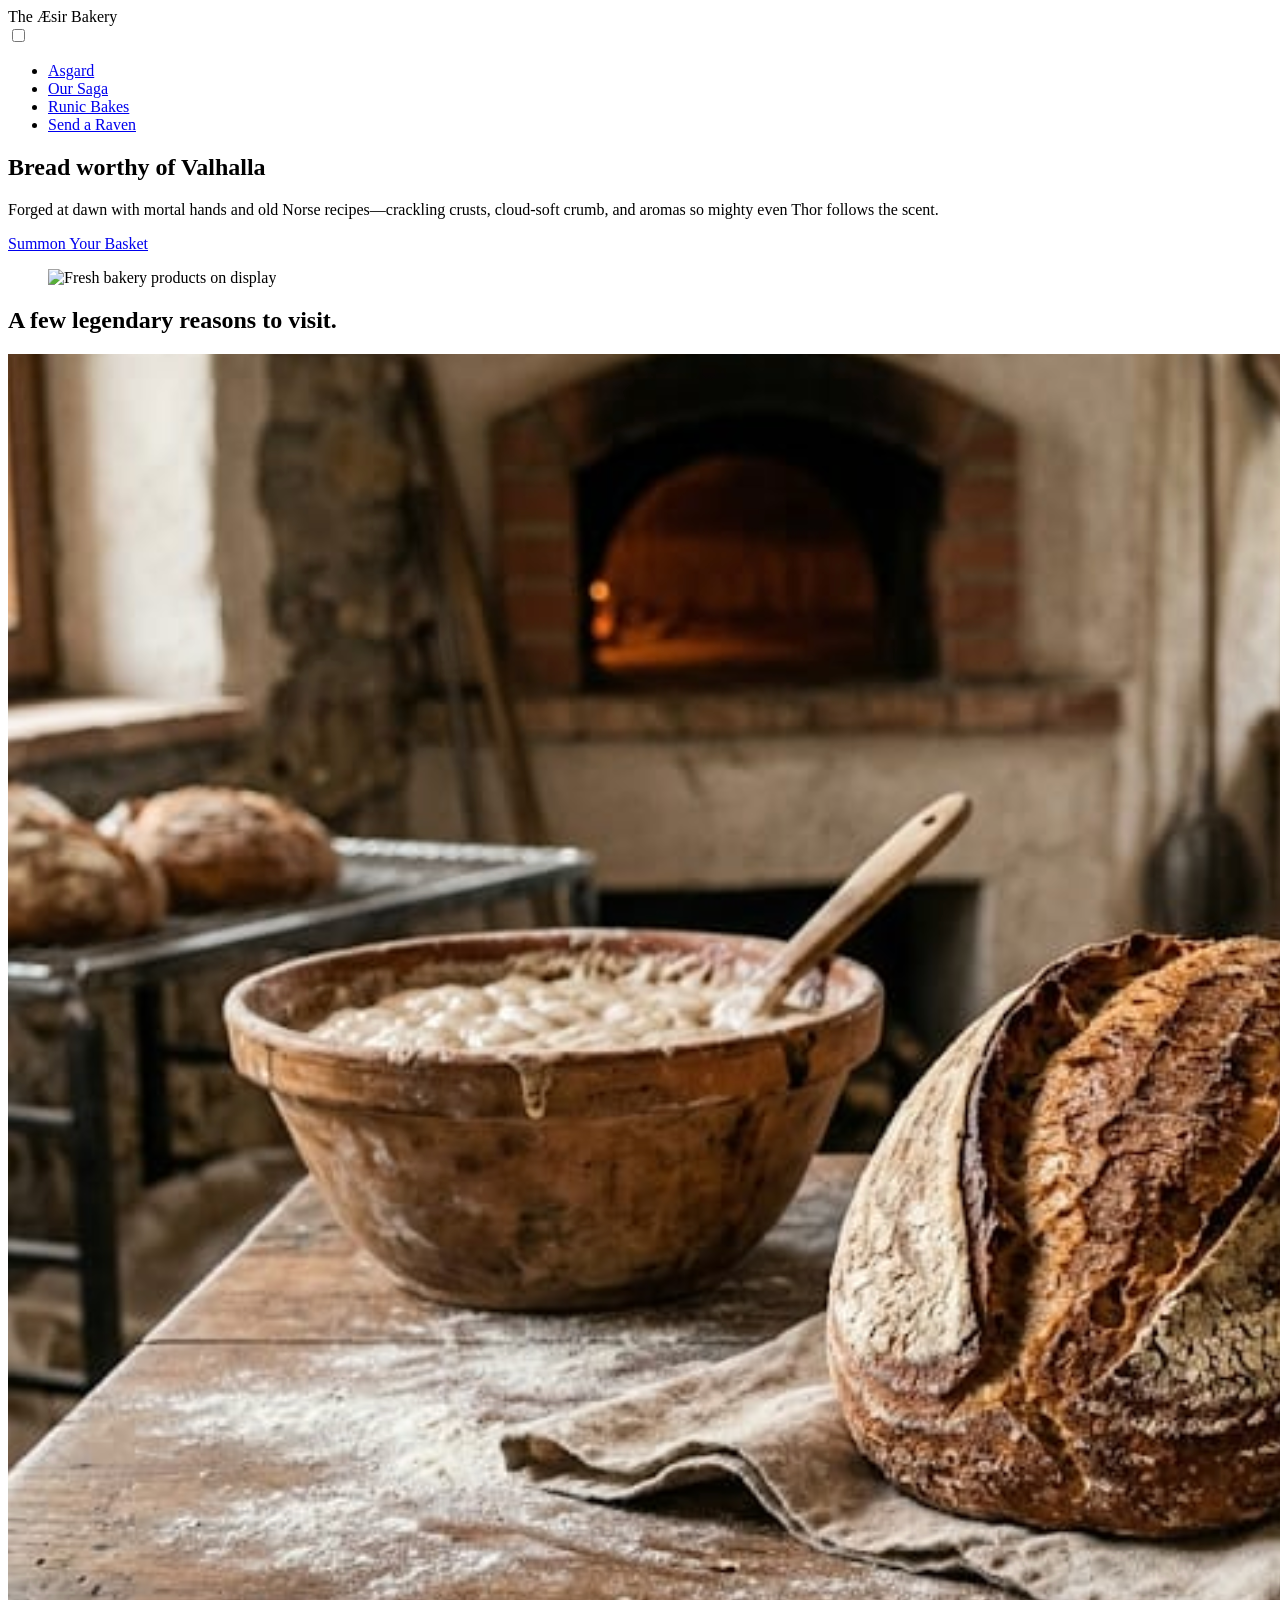
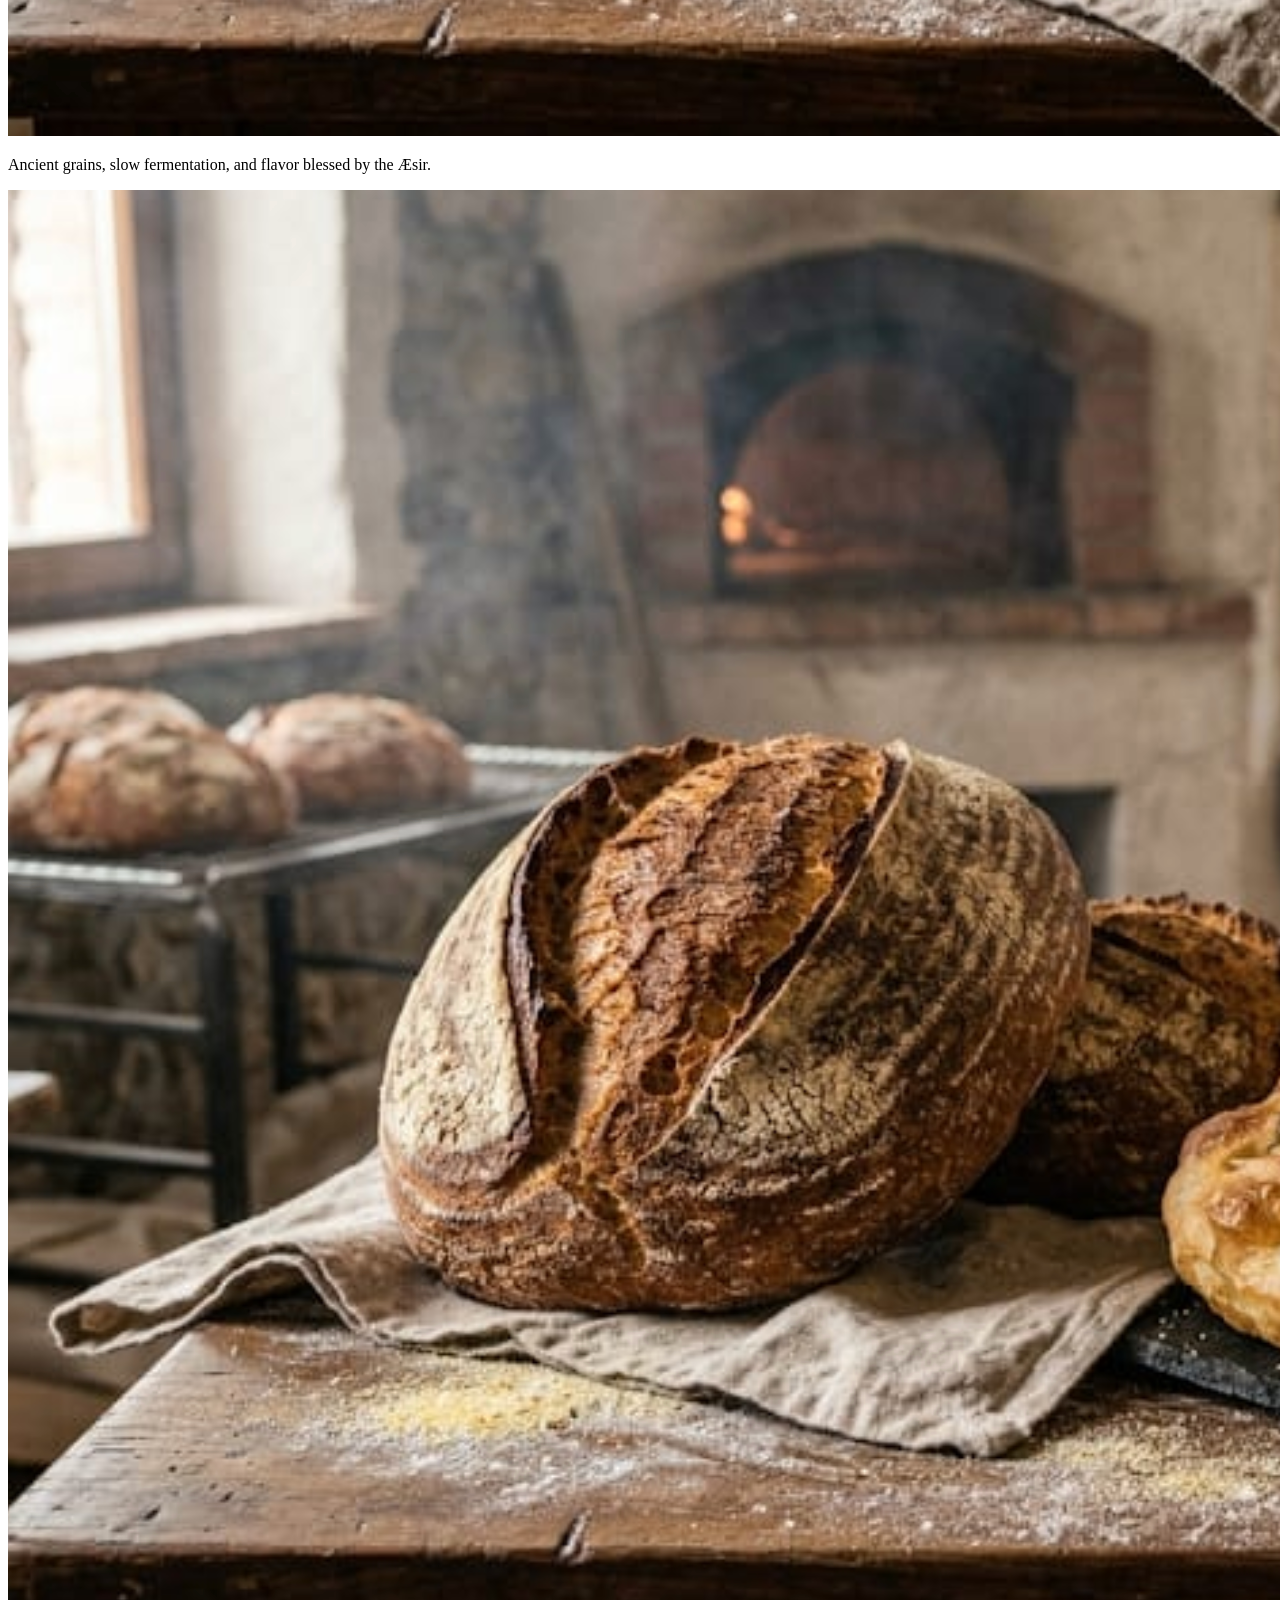
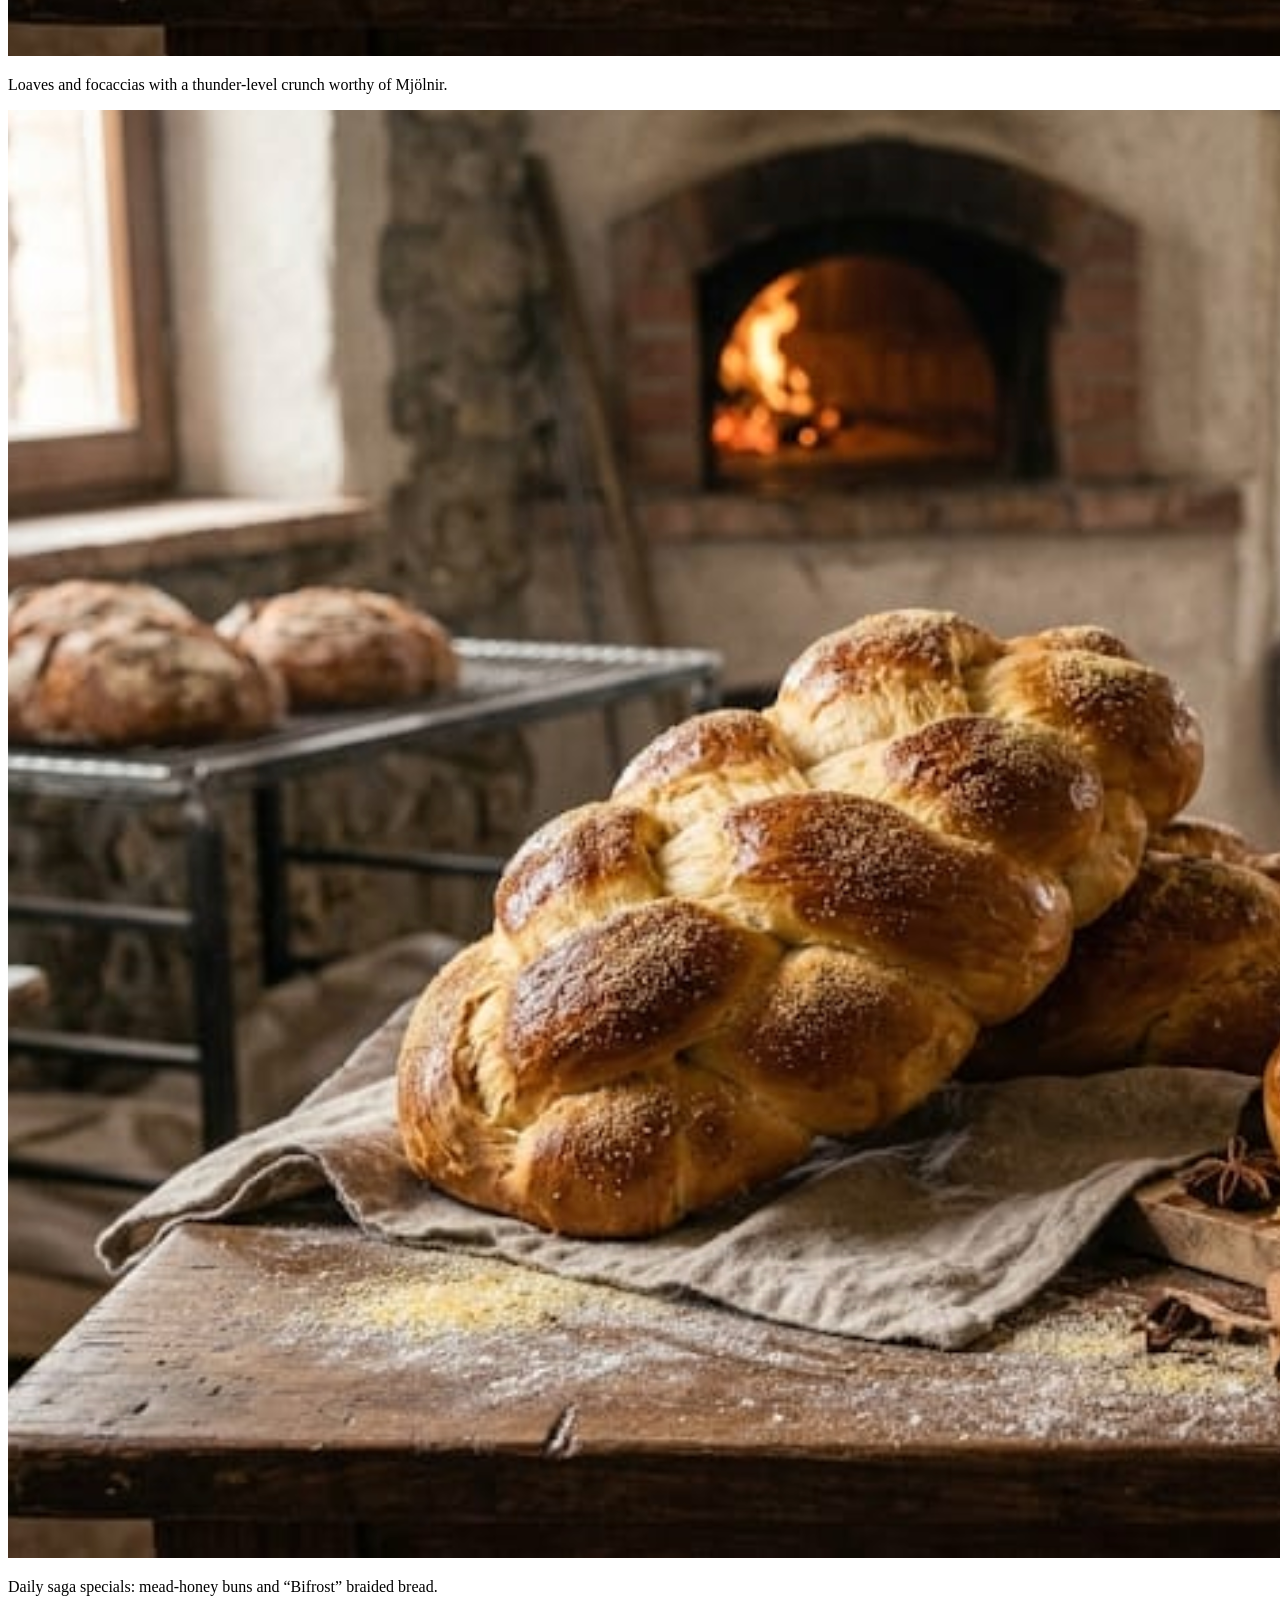
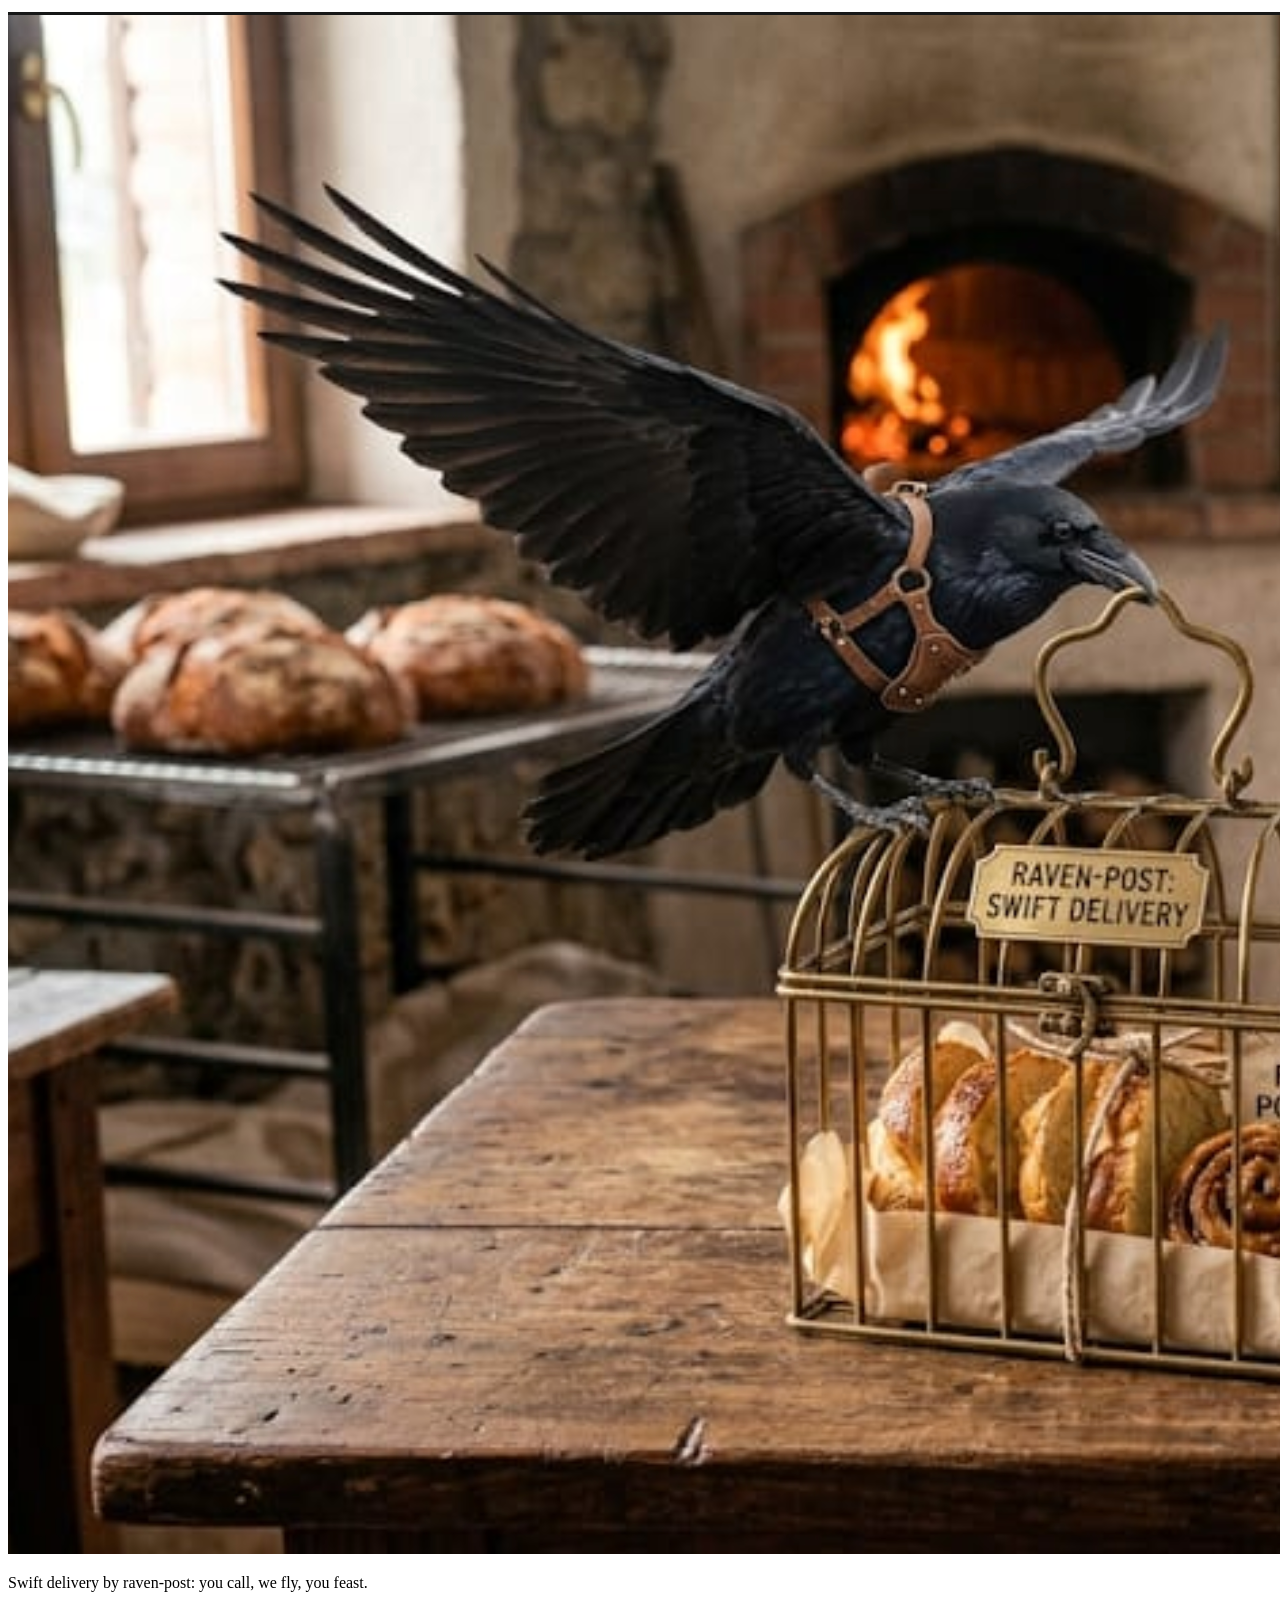
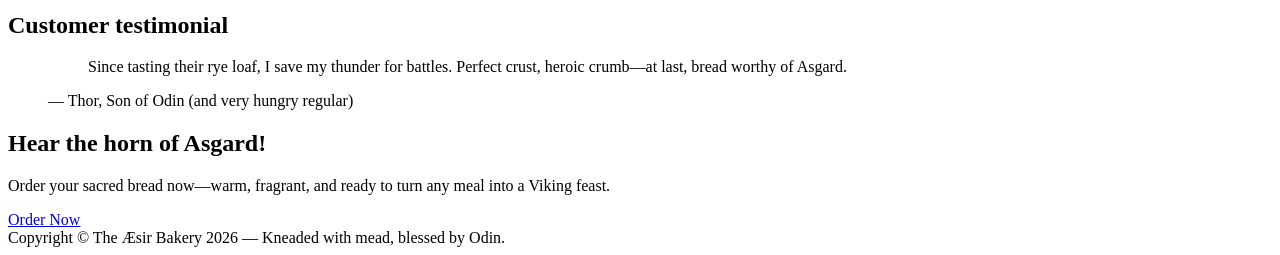
==== index.html @ 1408ecf9 "new repo" ====
<!DOCTYPE html>
<html lang="en">

<head>
    <meta charset="UTF-8">
    <meta name="viewport" content="width=device-width, initial-scale=1.0">
    <title>The Æsir Bakery - Home</title>
    <link rel="stylesheet" href="./base.css">
</head>

<body>

    <header class="header">
        <div class="container header-inner">
            <div class="logo">The Æsir Bakery</div>

            <input type="checkbox" id="menu-toggle" class="menu-toggle" />

            <label for="menu-toggle" class="burger" aria-label="Open or close the menu">
                <span></span>
                <span></span>
                <span></span>
            </label>

            <nav class="nav" aria-label="Main navigation">
                <ul>
                    <li><a href="index.html">Asgard</a></li>
                    <li><a href="./pages/about.html">Our Saga</a></li>
                    <li><a href="./pages/menu.html">Runic Bakes</a></li>
                    <li><a href="./pages/contact.html">Send a Raven</a></li>
                </ul>
            </nav>

            <label for="menu-toggle" class="backdrop" aria-hidden="true"></label>
        </div>
    </header>

    <main id="main-content">

        <section class="hero" aria-labelledby="hero-title">
            <div class="container hero-flex">
                <div class="hero-content">
                    <h1 id="hero-title">Bread worthy of Valhalla</h1>
                    <p class="hero-secondary">
                        Forged at dawn with mortal hands and old Norse recipes—crackling crusts, cloud-soft crumb, and
                        aromas so mighty even Thor follows the scent.
                    </p>
                    <a href="pages/order.html" class="btn-blue">Summon Your Basket</a>
                </div>

                <figure class="hero-image-placeholder">
                    <img src="https://images.unsplash.com/photo-1509440159596-0249088772ff?w=600"
                        alt="Fresh bakery products on display" class="responsive-img" />
                </figure>
            </div>
        </section>

        <section class="info-section" aria-labelledby="info-title">
            <div class="container">
                <h2 id="info-title" class="info-header">A few legendary reasons to visit.</h2>

                <div class="info-grid">
                    <article class="info-card">
                        <div class="card-square">
                            <img class="card-img" src="./assets/img/image1.png" alt="">
                        </div>
                        <p>Ancient grains, slow fermentation, and flavor blessed by the Æsir.</p>
                    </article>

                    <article class="info-card">
                        <div class="card-square">
                            <img class="card-img" src="./assets/img/image2.png" alt="">
                        </div>
                        <p>Loaves and focaccias with a thunder-level crunch worthy of Mjölnir.</p>
                    </article>

                    <article class="info-card">
                        <div class="card-square">
                            <img class="card-img" src="./assets/img/image3.png" alt="">
                        </div>
                        <p>Daily saga specials: mead-honey buns and “Bifrost” braided bread.</p>
                    </article>

                    <article class="info-card">
                        <div class="card-square">
                            <img class="card-img" src="./assets/img/image4.png" alt="">
                        </div>
                        <p>Swift delivery by raven-post: you call, we fly, you feast.</p>
                    </article>
                </div>
            </div>
        </section>

        <section class="quote-section" aria-labelledby="quote-title">
            <div class="container quote-wrap">
                <h2 id="quote-title" class="sr-only">Customer testimonial</h2>
                <figure class="quote-figure">
                    <blockquote class="quote-text">
                        Since tasting their rye loaf, I save my thunder for battles. Perfect crust, heroic crumb—at
                        last, bread worthy of Asgard.
                    </blockquote>
                    <figcaption class="quote-author">— Thor, Son of Odin (and very hungry regular)</figcaption>
                </figure>
            </div>
        </section>


        <section class="cta-wrapper" aria-labelledby="cta-title">
            <div class="container">
                <div class="cta-banner">
                    <div class="cta-content">
                        <h2 id="cta-title" class="cta-title">Hear the horn of Asgard!</h2>
                        <p class="cta-text">
                            Order your sacred bread now—warm, fragrant, and ready to turn any meal into a Viking
                            feast.
                        </p>
                    </div>
                    <a href="pages/order.html" class="btn-blue btn-outline-light">Order Now</a>
                </div>
            </div>
        </section>

    </main>

    <footer>
        <div class="">
            Copyright © The Æsir Bakery 2026 — Kneaded with mead, blessed by Odin.
        </div>
    </footer>
</body>

</html>
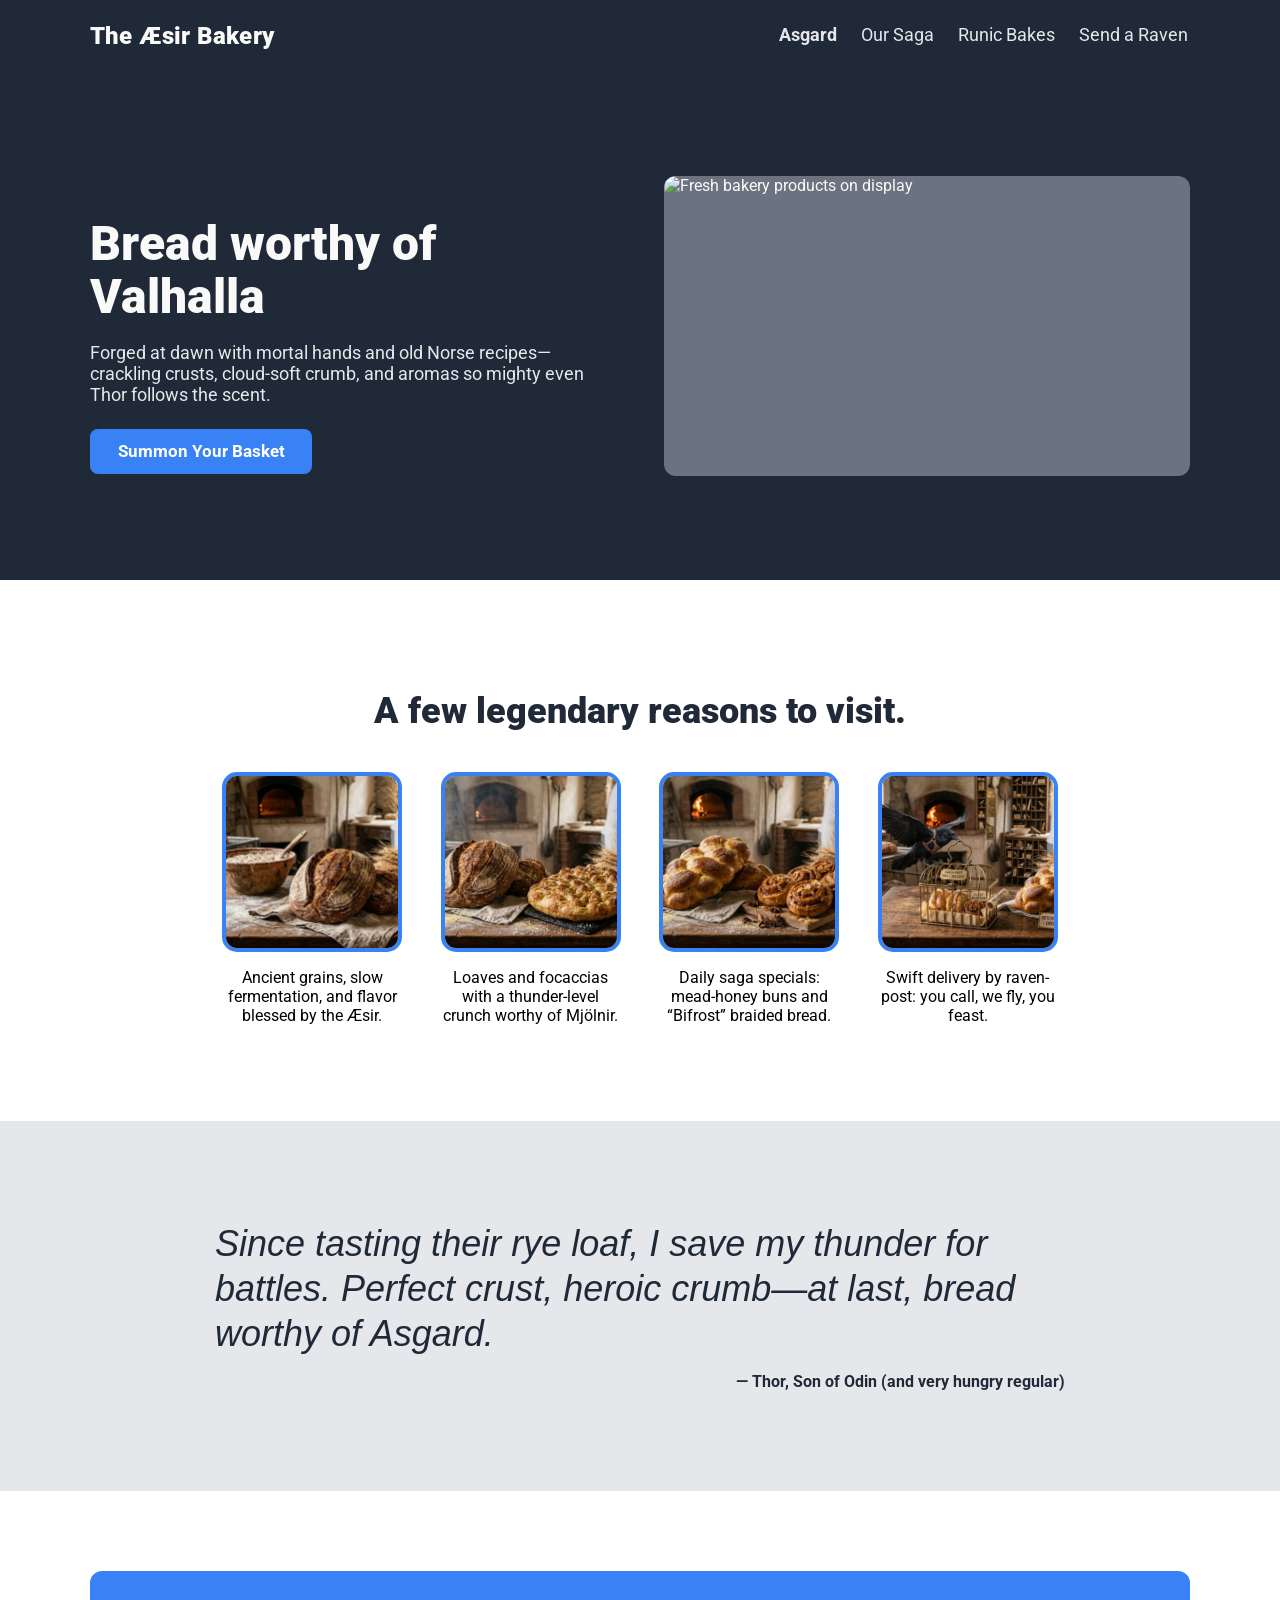
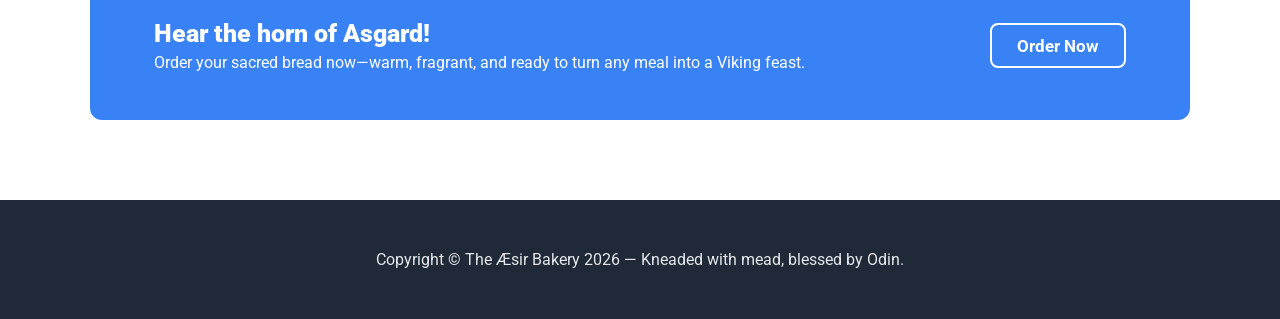
==== commit 49d2ebac: "index + css" ====
--- a/index.html
+++ b/index.html
@@ -5,7 +5,7 @@
     <meta charset="UTF-8">
     <meta name="viewport" content="width=device-width, initial-scale=1.0">
     <title>The Æsir Bakery - Home</title>
-    <link rel="stylesheet" href="./base.css">
+    <link rel="stylesheet" href="./assets/css/style.css">
 </head>
 
 <body>
@@ -24,10 +24,10 @@
 
             <nav class="nav" aria-label="Main navigation">
                 <ul>
-                    <li><a href="index.html">Asgard</a></li>
-                    <li><a href="./pages/about.html">Our Saga</a></li>
-                    <li><a href="./pages/menu.html">Runic Bakes</a></li>
-                    <li><a href="./pages/contact.html">Send a Raven</a></li>
+                    <li><a class="active" href="index.html">Asgard</a></li>
+                    <li><a href="about.html">Our Saga</a></li>
+                    <li><a href="menu.html">Runic Bakes</a></li>
+                    <li><a href="contact.html">Send a Raven</a></li>
                 </ul>
             </nav>
 
--- a/assets/css/style.css
+++ b/assets/css/style.css
@@ -0,0 +1,447 @@
+@import url('https://fonts.googleapis.com/css2?family=Roboto:wght@300;400;700;900&display=swap');
+
+:root {
+    --dark-bg: #1f2937;
+    --hero-main-text: #f9faf8;
+    --secondary-text: #e5e7eb;
+    --accent-blue: #3882f6;
+
+    --header-h: 72px;
+    --radius-lg: 14px;
+    --radius-md: 10px;
+
+    --overlay-bg: rgba(0, 0, 0, 0.36);
+    --panel-bg: rgba(31, 41, 55, 0.96);
+
+    --font-main: 'Roboto', sans-serif;
+}
+
+/* Some RESET */
+*,
+*::before,
+*::after {
+    box-sizing: border-box;
+}
+
+html,
+body {
+    margin: 0;
+    padding: 0;
+}
+
+/* BASE */
+body {
+    font-family: var(--font-main);
+    min-height: 100vh;
+    display: flex;
+    flex-direction: column;
+
+    padding-top: var(--header-h);
+}
+
+main {
+    flex: 1;
+}
+
+.sr-only {
+    position: absolute;
+    width: 1px;
+    height: 1px;
+    padding: 0;
+    margin: -1px;
+    overflow: hidden;
+    clip-path: inset(50%);
+    border: 0;
+    white-space: nowrap;
+}
+
+a:focus-visible,
+button:focus-visible {
+    outline: 3px solid #93c5fd;
+    outline-offset: 3px;
+    border-radius: 8px;
+}
+
+.container {
+    width: min(1100px, 100% - 2rem);
+    margin-inline: auto;
+}
+
+.active {
+    font-weight: bold;
+}
+
+
+/*                HEADER                 */
+
+.header {
+    background: var(--dark-bg);
+    color: var(--hero-main-text);
+    min-height: var(--header-h);
+
+    position: fixed;
+    top: 0;
+    left: 0;
+    width: 100%;
+
+    z-index: 1400;
+}
+
+.header-inner {
+    min-height: var(--header-h);
+    display: flex;
+    align-items: center;
+    justify-content: space-between;
+    position: relative;
+}
+
+.logo {
+    font-size: clamp(1.1rem, 2vw, 1.5rem);
+    font-weight: 900;
+    letter-spacing: 0.2px;
+}
+
+/* TOGGLE STATE */
+.menu-toggle {
+    position: absolute;
+    opacity: 0;
+    pointer-events: none;
+}
+
+/* BURGER BUTTON */
+.burger {
+    width: 30px;
+    height: 22px;
+    display: flex;
+    flex-direction: column;
+    justify-content: space-between;
+    cursor: pointer;
+    z-index: 1301;
+}
+
+.burger span {
+    width: 100%;
+    height: 3px;
+    border-radius: 999px;
+    background: var(--hero-main-text);
+    transition: transform 0.28s ease, opacity 0.2s ease;
+}
+
+
+/* NAV */
+.nav {
+    display: none;
+    position: fixed;
+    inset: 0;
+    z-index: 1300;
+    align-items: center;
+    justify-content: center;
+    padding: 20px;
+}
+
+.nav ul {
+    width: min(86vw, 420px);
+    list-style: none;
+    margin: 0;
+    padding: 32px 24px;
+    display: flex;
+    flex-direction: column;
+    align-items: center;
+    gap: 1.15rem;
+    background: var(--panel-bg);
+    border-radius: var(--radius-lg);
+    box-shadow: 0 20px 50px rgba(0, 0, 0, 0.35);
+}
+
+.nav a {
+    display: inline-block;
+    text-decoration: none;
+    color: var(--hero-main-text);
+    font-size: clamp(1.3rem, 5vw, 1.9rem);
+    line-height: 1.2;
+    padding: 8px 10px;
+    border-radius: var(--radius-md);
+    transition: background-color 0.2s ease;
+}
+
+.nav a:hover {
+    background: rgba(255, 255, 255, 0.1);
+}
+
+/* blur effect */
+.backdrop {
+    position: fixed;
+    inset: 0;
+    background: var(--overlay-bg);
+    backdrop-filter: blur(6px);
+    -webkit-backdrop-filter: blur(6px);
+
+    opacity: 0;
+    visibility: hidden;
+    transition: opacity 0.25s ease, visibility 0.25s ease;
+    z-index: 1200;
+}
+
+/* MENU LOGIC */
+.menu-toggle:checked~.nav {
+    display: flex;
+}
+
+.menu-toggle:checked~.backdrop {
+    opacity: 1;
+    visibility: visible;
+}
+
+/* Burger to X */
+.menu-toggle:checked+.burger span:nth-child(1) {
+    transform: translateY(9.5px) rotate(45deg);
+}
+
+.menu-toggle:checked+.burger span:nth-child(2) {
+    opacity: 0;
+}
+
+.menu-toggle:checked+.burger span:nth-child(3) {
+    transform: translateY(-9.5px) rotate(-45deg);
+}
+
+/* DESKTOP */
+@media (min-width: 768px) {
+
+    .burger,
+    .backdrop {
+        display: none;
+    }
+
+    .nav {
+        display: flex;
+        position: static;
+        inset: auto;
+        padding: 0;
+        align-items: center;
+        justify-content: flex-end;
+        z-index: auto;
+    }
+
+    .nav ul {
+        width: auto;
+        padding: 0;
+        background: none;
+        border-radius: 0;
+        box-shadow: none;
+
+        flex-direction: row;
+        gap: 1.25rem;
+    }
+
+    .nav a {
+        font-size: 1.1rem;
+        color: var(--secondary-text);
+        padding: 4px 2px;
+    }
+
+    .nav a:hover {
+        background: transparent;
+        text-decoration: underline;
+        text-underline-offset: 4px;
+    }
+}
+
+
+/*          MAIN          */
+
+/*             HERO             */
+.hero {
+    background-color: var(--dark-bg);
+    color: var(--hero-main-text);
+    padding-block: clamp(4rem, 9vw, 6.5rem);
+}
+
+.hero-flex {
+    display: flex;
+    align-items: center;
+    gap: clamp(1.5rem, 4vw, 3rem);
+}
+
+.hero-content {
+    flex: 1 1 380px;
+}
+
+.hero-content h1 {
+    font-size: clamp(2rem, 5vw, 3rem);
+    font-weight: 900;
+    line-height: 1.1;
+    margin-bottom: 0.5rem;
+}
+
+.hero-secondary {
+    font-size: clamp(1rem, 2.2vw, 1.125rem);
+    color: var(--secondary-text);
+    margin-bottom: 1.5rem;
+    max-width: 60ch;
+}
+
+.hero-image-placeholder {
+    flex: 1 1 380px;
+    border-radius: 12px;
+    height: clamp(220px, 32vw, 300px);
+    overflow: hidden;
+    margin: 0;
+    background-color: #6b7280;
+}
+
+.responsive-img {
+    width: 100%;
+    height: 100%;
+    object-fit: cover;
+}
+
+/*             Buttons             */
+.btn-blue {
+    background-color: var(--accent-blue);
+    color: #fff;
+    border: 2px solid transparent;
+    border-radius: 8px;
+    padding: 0.65rem 1.6rem;
+    font-size: 1.05rem;
+    font-weight: 700;
+    text-decoration: none;
+    display: inline-block;
+    transition: transform 0.15s ease, opacity 0.2s ease;
+}
+
+.btn-blue:hover {
+    opacity: 0.92;
+}
+
+.btn-blue:active {
+    transform: translateY(1px);
+}
+
+.btn-outline-light {
+    border-color: #fff;
+}
+
+/*             INFO             */
+.info-section {
+    padding-block: clamp(3.5rem, 8vw, 5rem);
+    text-align: center;
+}
+
+.info-header {
+    font-size: clamp(1.8rem, 4vw, 2.25rem);
+    font-weight: 900;
+    color: var(--dark-bg);
+    margin-bottom: 2.5rem;
+}
+
+.info-grid {
+    display: flex;
+    gap: clamp(1rem, 3vw, 2.5rem);
+    justify-content: center;
+    flex-wrap: wrap;
+}
+
+.info-card {
+    width: min(180px, 100%);
+}
+
+.card-square {
+    width: 100%;
+    aspect-ratio: 1 / 1;
+    border: 4px solid var(--accent-blue);
+    border-radius: 15px;
+    margin-bottom: 0.75rem;
+    overflow: hidden;
+}
+
+.card-img {
+    width: 100%;
+    height: 100%;
+    object-fit: cover;
+    display: block;
+}
+
+/*             QUOTE             */
+.quote-section {
+    background-color: var(--secondary-text);
+    padding-block: clamp(4rem, 9vw, 6.25rem);
+}
+
+.quote-wrap {
+    max-width: 850px;
+}
+
+.quote-figure {
+    margin: 0;
+}
+
+.quote-text {
+    font-size: clamp(1.5rem, 4vw, 2.25rem);
+    font-weight: 300;
+    font-style: italic;
+    color: var(--dark-bg);
+    line-height: 1.25;
+    margin: 0;
+}
+
+.quote-author {
+    margin-top: 1rem;
+    text-align: right;
+    font-weight: 700;
+    color: var(--dark-bg);
+}
+
+/*             CTA             */
+.cta-wrapper {
+    padding-block: clamp(3.5rem, 8vw, 5rem);
+}
+
+.cta-banner {
+    background-color: var(--accent-blue);
+    border-radius: 12px;
+    padding: clamp(1.5rem, 4vw, 3rem) clamp(1.25rem, 5vw, 6rem);
+    color: #fff;
+
+    display: flex;
+    justify-content: space-between;
+    align-items: center;
+    gap: 1.5rem;
+}
+
+.cta-title {
+    font-size: clamp(1.4rem, 3vw, 1.55rem);
+    font-weight: 900;
+    margin: 0 0 0.35rem;
+}
+
+.cta-text {
+    margin: 0;
+}
+
+
+@media (max-width: 768px) {
+
+    .hero-flex,
+    .cta-banner {
+        flex-direction: column;
+        text-align: center;
+    }
+
+    .hero-secondary {
+        margin-inline: auto;
+    }
+
+    .quote-author {
+        text-align: center;
+    }
+}
+
+/*                FOOTER                 */
+footer {
+    background-color: var(--dark-bg);
+    color: var(--secondary-text);
+    padding: 50px 0;
+    text-align: center;
+    margin-top: auto;
+}
